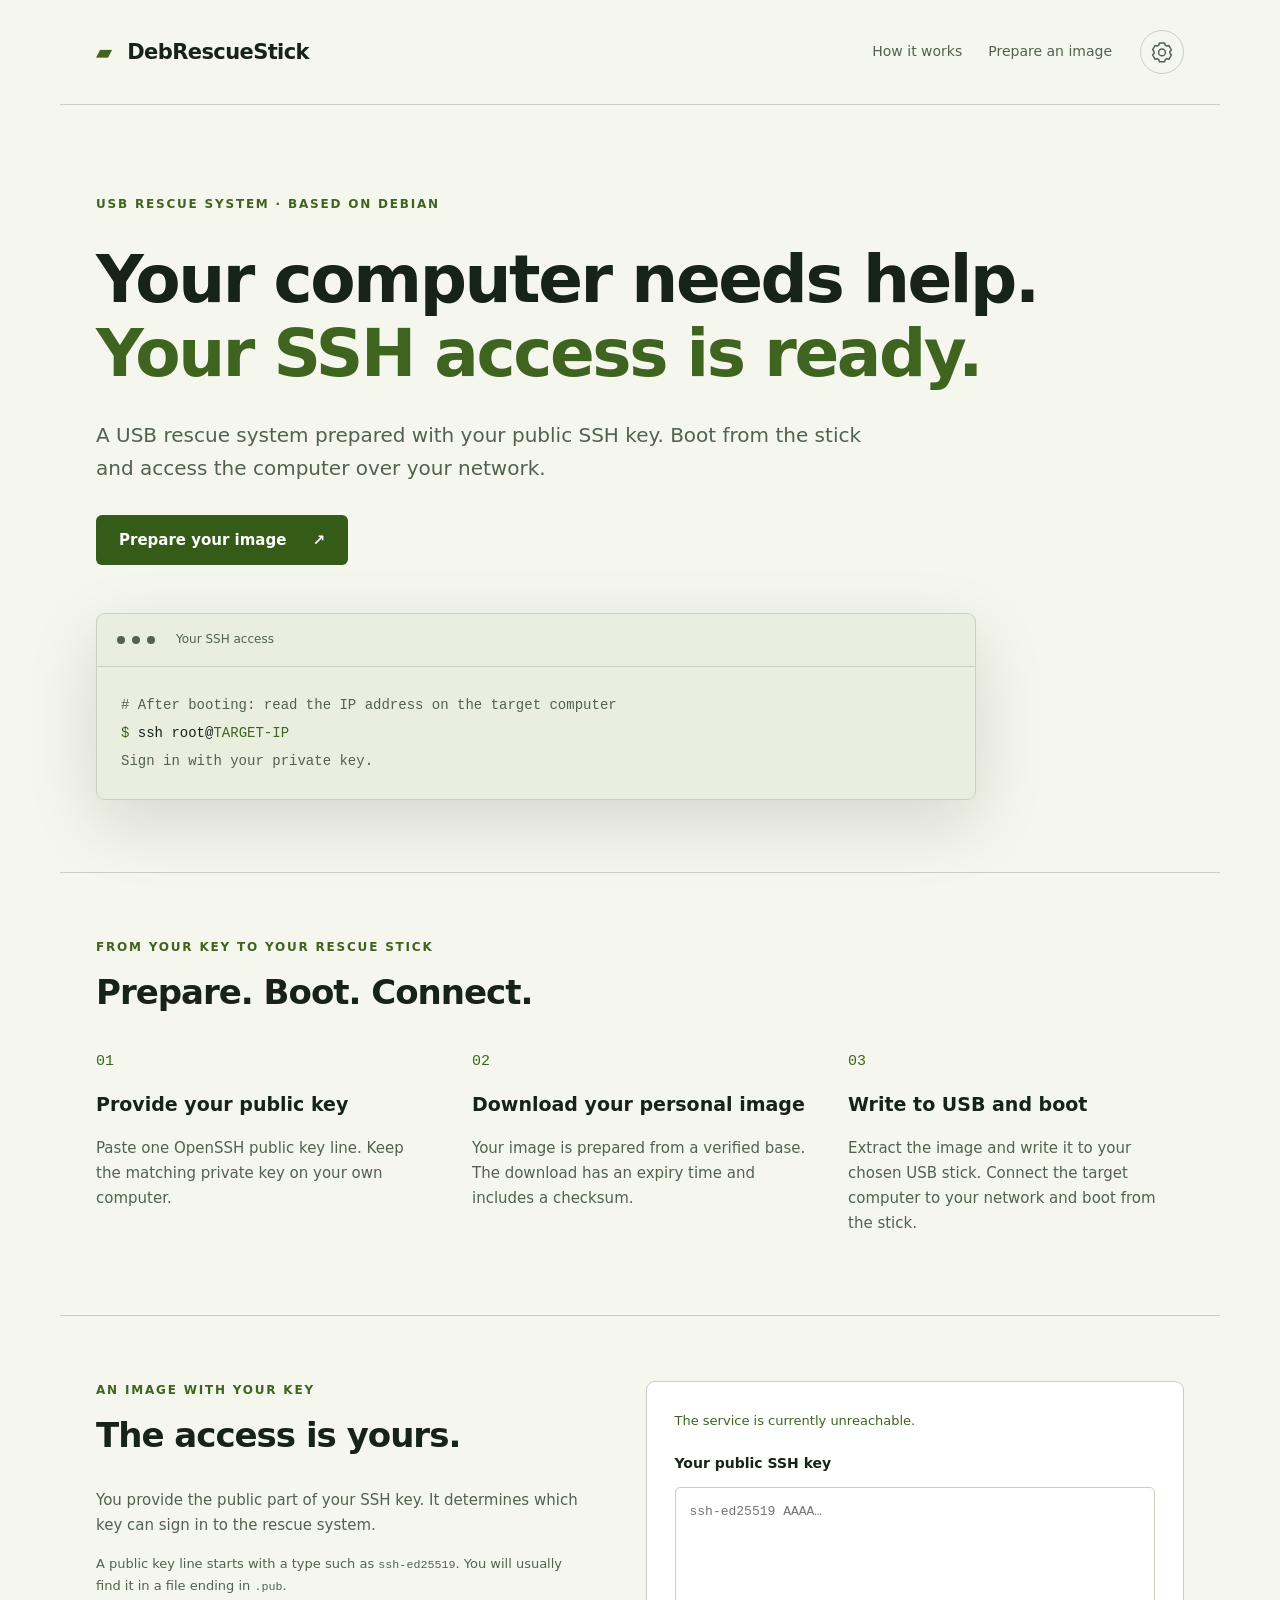
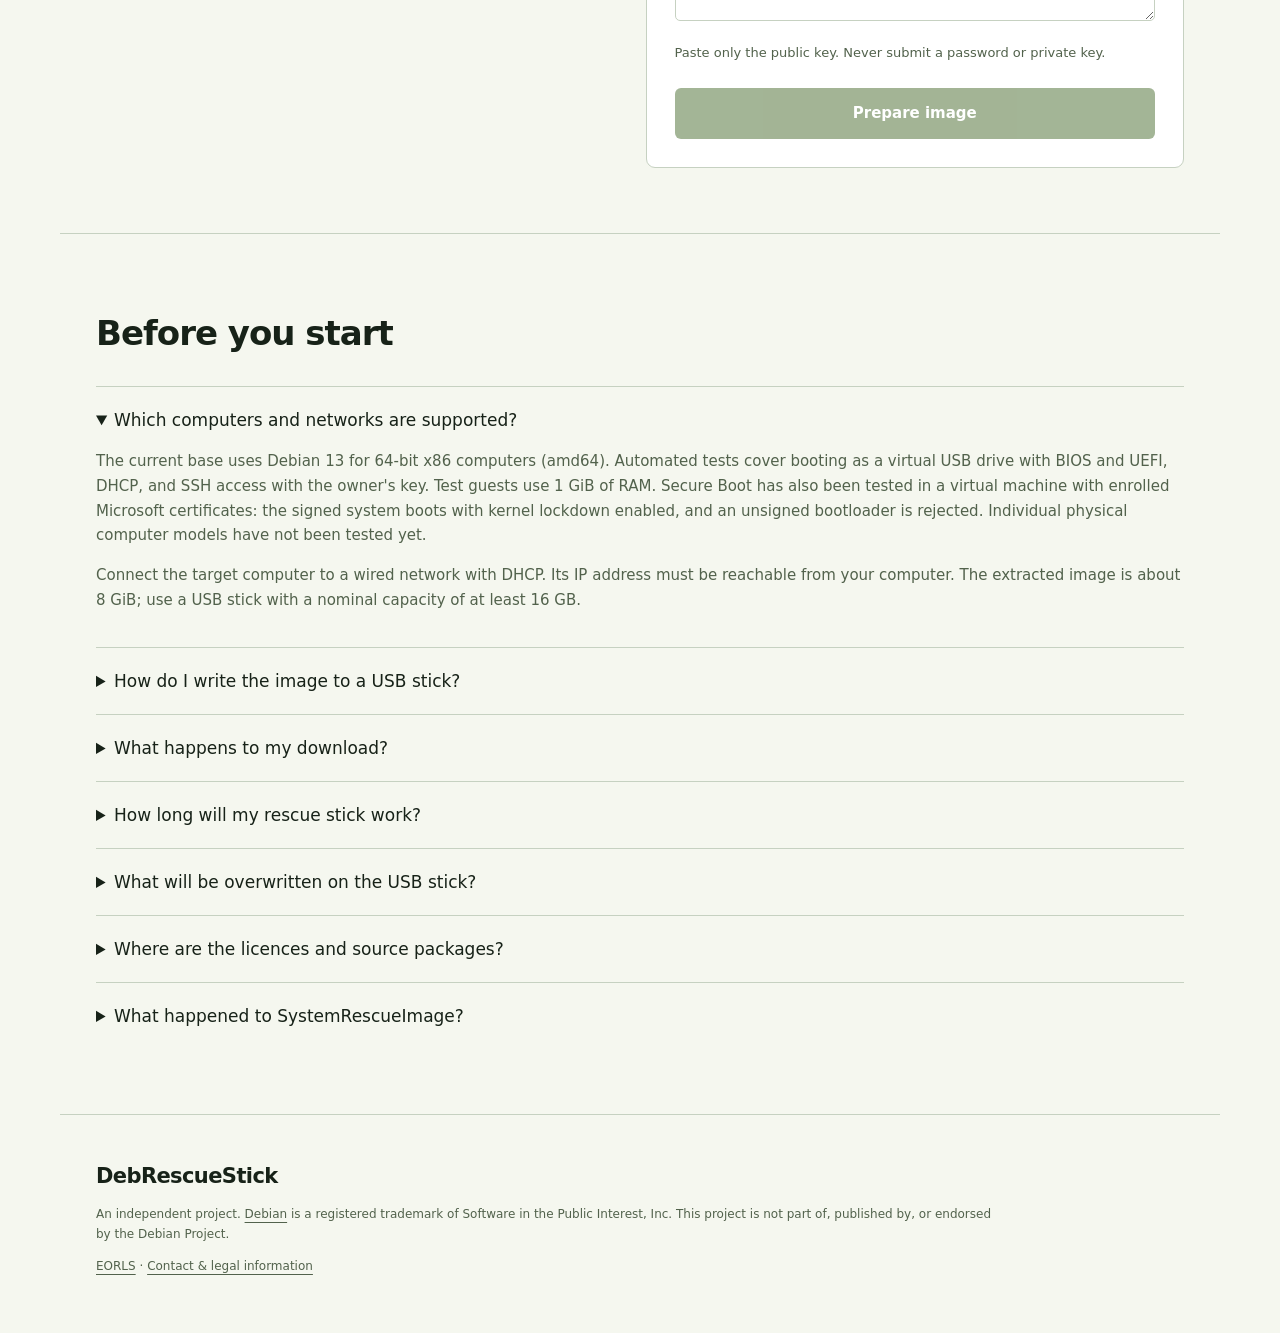
==== static/index.html @ 5ae6acaf "Publish complete DebRescueStick sources under GPL-3.0-or-later" ====
<!doctype html>
<html lang="en">
<head><meta charset="utf-8"><meta name="viewport" content="width=device-width, initial-scale=1">
<title>DebRescueStick — Your rescue stick. Your SSH key.</title>
<meta name="description" content="A Debian-based USB rescue system prepared for SSH access with your own public key.">
<link rel="stylesheet" href="style.css"><script src="ui.js"></script><script src="app.js" defer></script></head>
<body><header><a class="brand" href="./" aria-label="DebRescueStick home" data-i18n-aria="home"><span class="symbol" aria-hidden="true">▰</span> DebRescueStick</a>
<nav aria-label="Main navigation" data-i18n-aria="navigation"><a href="#ablauf" data-i18n="navHow">How it works</a><a href="#image" data-i18n="navImage">Prepare an image</a></nav>
<div class="settings"><button id="settings-toggle" class="settings-toggle" type="button" aria-controls="settings-panel" aria-expanded="false" aria-label="Display & language" data-i18n-aria="settingsTitle"><svg viewBox="0 0 24 24" aria-hidden="true"><path d="m9.4 3-.6 2.2-1.6.9-2.2-.5-2.4 4.2 1.5 1.7v1.8L2.6 15l2.4 4.2 2.2-.5 1.6.9.6 2.2h5.2l.6-2.2 1.6-.9 2.2.5 2.4-4.2-1.5-1.7v-1.8L21.4 10 19 5.6l-2.2.5-1.6-.9-.6-2.2Z"/><circle cx="12" cy="12.4" r="3.4"/></svg></button>
<section id="settings-panel" class="settings-panel" aria-labelledby="settings-heading" hidden><div class="settings-heading"><strong id="settings-heading" data-i18n="settingsTitle">Display & language</strong><button id="settings-close" type="button" class="close" aria-label="Close settings" data-i18n-aria="settingsClose">×</button></div>
<fieldset><legend data-i18n="language">Language</legend><div class="languages"><button type="button" data-language="en" lang="en" aria-pressed="true">English</button><button type="button" data-language="de" lang="de" aria-pressed="false">Deutsch</button><button type="button" data-language="fr" lang="fr" aria-pressed="false">Français</button><button type="button" data-language="es" lang="es" aria-pressed="false">Español</button></div></fieldset>
<label class="setting-row" for="appearance"><span data-i18n="appearance">Colour scheme</span><select id="appearance"><option value="system" data-i18n="system">System</option><option value="light" data-i18n="light">Light</option><option value="dark" data-i18n="dark">Dark</option></select></label>
<label class="setting-row" for="page-width"><span data-i18n="width">Page width</span><select id="page-width"><option value="normal" data-i18n="normalWidth">Normal</option><option value="wide" data-i18n="wide">Wide</option><option value="full" data-i18n="full">Full width</option></select></label>
<label class="setting-row" for="text-size"><span data-i18n="textSize">Text size</span><select id="text-size"><option value="normal" data-i18n="normalSize">Normal</option><option value="large" data-i18n="large">Large</option><option value="larger" data-i18n="larger">Larger</option></select></label>
<label class="setting-row" for="smooth-scroll"><span data-i18n="smooth">Gentle scrolling</span><input id="smooth-scroll" type="checkbox" checked></label>
<p id="motion-note" class="settings-note" data-i18n="reducedMotion" hidden>Your device’s reduced-motion preference is respected.</p>
<p class="settings-note" data-i18n="savedLocally">Your preferences are saved in this browser when local storage is available.</p><button id="settings-reset" type="button" class="reset" data-i18n="reset">Reset preferences</button></section></div></header>
<main><section class="hero"><div class="eyebrow" data-i18n="eyebrow">USB RESCUE SYSTEM · BASED ON DEBIAN</div>
<h1><span data-i18n="heroFirst">Your computer needs help.</span><br><span class="hero-accent" data-i18n="heroSecond">Your SSH access is ready.</span></h1>
<p class="intro" data-i18n="intro">A USB rescue system prepared with your public SSH key. Boot from the stick and access the computer over your network.</p>
<a class="button" href="#image"><span data-i18n="prepareYourImage">Prepare your image</span><span aria-hidden="true">↗</span></a>
<div class="terminal" aria-label="SSH connection to the rescue system" data-i18n-aria="terminalLabel"><div class="terminal-top"><span></span><span></span><span></span><b data-i18n="yourAccess">Your SSH access</b></div><pre><span class="muted" data-i18n="terminalAddress"># After booting: read the IP address on the target computer</span>
<span class="prompt">$</span> ssh root@<em>TARGET-IP</em>
<span class="muted" data-i18n="terminalKey">Sign in with your private key.</span></pre></div></section>
<section id="ablauf"><div class="section-label" data-i18n="stepsLabel">FROM YOUR KEY TO YOUR RESCUE STICK</div><h2 data-i18n="stepsTitle">Prepare. Boot. Connect.</h2>
<div class="steps"><article><span class="number">01</span><h3 data-i18n="step1Title">Provide your public key</h3><p data-i18n="step1">Paste one OpenSSH public key line. Keep the matching private key on your own computer.</p></article>
<article><span class="number">02</span><h3 data-i18n="step2Title">Download your personal image</h3><p data-i18n="step2">Your image is prepared from a verified base. The download has an expiry time and includes a checksum.</p></article>
<article><span class="number">03</span><h3 data-i18n="step3Title">Write to USB and boot</h3><p data-i18n="step3">Extract the image and write it to your chosen USB stick. Connect the target computer to your network and boot from the stick.</p></article></div></section>
<section class="build-section" id="image"><div><div class="section-label" data-i18n="buildLabel">AN IMAGE WITH YOUR KEY</div><h2 data-i18n="buildTitle">The access is yours.</h2><p data-i18n="buildIntro">You provide the public part of your SSH key. It determines which key can sign in to the rescue system.</p><p class="small" data-i18n="publicKeyHint">A public key line starts with a type such as <code>ssh-ed25519</code>. You will usually find it in a file ending in <code>.pub</code>.</p></div>
<div class="builder"><div id="availability" role="status">Checking availability …</div>
<form id="request"><label for="key" data-i18n="keyLabel">Your public SSH key</label><textarea id="key" name="public_key" rows="5" required maxlength="16384" spellcheck="false" autocomplete="off" placeholder="ssh-ed25519 AAAA…"></textarea>
<p class="small" data-i18n="keyPrivacy">Paste only the public key. Never submit a password or private key.</p>
<button class="button" id="submit" type="submit" data-i18n="prepareImage" disabled>Prepare image</button></form>
<div id="result" hidden aria-live="polite"><h3 id="state"></h3><p id="fingerprint"></p><p id="expiry"></p><a id="download" class="button" data-i18n="downloadImage" hidden>Download image</a><div id="identity" hidden><p>SHA-256</p><code id="checksum"></code><p id="size"></p></div></div>
<p id="error" role="alert" hidden></p></div></section>
<section class="notes"><h2 data-i18n="beforeTitle">Before you start</h2><details open><summary data-i18n="supportTitle">Which computers and networks are supported?</summary><p data-i18n="support">The current base uses Debian 13 for 64-bit x86 computers (amd64). Automated tests cover booting as a virtual USB drive with BIOS and UEFI, DHCP, and SSH access with the owner's key. Test guests use 1 GiB of RAM. Secure Boot has also been tested in a virtual machine with enrolled Microsoft certificates: the signed system boots with kernel lockdown enabled, and an unsigned bootloader is rejected. Individual physical computer models have not been tested yet.</p><p data-i18n="network">Connect the target computer to a wired network with DHCP. Its IP address must be reachable from your computer. The extracted image is about 8 GiB; use a USB stick with a nominal capacity of at least 16 GB.</p></details>
<details><summary data-i18n="writeTitle">How do I write the image to a USB stick?</summary><ol><li data-i18n="write1">Download the ZIP file, verify its SHA-256 checksum, and extract <code>DebRescueStick-amd64.img</code>.</li><li data-i18n="write2">Select the intended USB stick as the whole target device. Writing the image replaces its existing contents.</li><li data-i18n="write3">Write the image using a disk image writer. On Windows 8 or later, for example, you can use <a href="https://rufus.ie/">Rufus</a> and write the IMG file in DD mode.</li><li data-i18n="write4">Boot the target computer from the stick. The local rescue console shows its network addresses and SSH host key fingerprints. Connect with <code>ssh root@IP-ADDRESS</code>; for a private key in a different location, use <code>ssh -i PATH-TO-PRIVATE-KEY root@IP-ADDRESS</code>.</li></ol><div class="write-cli"><h3 data-i18n="linuxTitle">Linux (GNU dd)</h3><p data-i18n="linuxWrite">Open a terminal in the directory containing the extracted IMG file. Identify the USB stick with <code>lsblk -o NAME,SIZE,MODEL,TYPE,MOUNTPOINT</code>. Unmount every mounted partition of that stick first, for example with <code>sudo umount /dev/sdX1</code>. Replace <code>/dev/sdX</code> below with the whole USB device, not a partition such as <code>/dev/sdX1</code>.</p><pre><code id="linux-command">sudo dd if=DebRescueStick-amd64.img of=/dev/sdX bs=4M conv=fsync,nocreat status=progress</code></pre><h3 data-i18n="macTitle">macOS</h3><p data-i18n="macWrite">Find the USB stick with <code>diskutil list</code>. Replace <code>N</code> in both <code>/dev/diskN</code> and <code>/dev/rdiskN</code> with its disk number. The commands unmount the stick, write the extracted image, finish pending writes and eject it. While dd is running, <code>Control+T</code> can show progress.</p><pre><code id="mac-command">diskutil unmountDisk /dev/diskN &amp;&amp;
sudo dd if=DebRescueStick-amd64.img of=/dev/rdiskN bs=4m &amp;&amp;
sync &amp;&amp;
diskutil eject /dev/diskN</code></pre><h3 data-i18n="unixTitle">Other Unix systems, including BSD</h3><p data-i18n="unixWrite">Identify the USB device using your system’s disk tools and unmount all its partitions. Replace <code>/dev/USB_DEVICE</code> with the whole USB device. This form uses a numeric block size and omits GNU-specific progress options.</p><pre><code id="unix-command">sudo dd if=DebRescueStick-amd64.img of=/dev/USB_DEVICE bs=1048576 &amp;&amp; sync</code></pre><p data-i18n="writeFinish">All existing data on the selected target is replaced. Run these commands with the extracted IMG, not the ZIP file, and wait for successful completion before removing the stick. Creating a stick on macOS does not change the image’s x86-64 (amd64) boot requirement.</p></div></details>
<details><summary data-i18n="expiryTitle">What happens to my download?</summary><p data-i18n="expiryInfo">The prepared system is reused; only the small key partition is personalized for you. The download link is valid for two hours from the time you submit your request. This is the download window, not the preparation time. The request, submitted public key, and personal download are removed after expiry. Treat the download link as personal and share it only deliberately.</p></details>
<details><summary data-i18n="lifetimeTitle">How long will my rescue stick work?</summary><p data-i18n="lifetime">A downloaded image and the stick written from it remain usable after the download link expires. The stick keeps your public SSH key. You will still need the matching private key to sign in.</p></details>
<details><summary data-i18n="overwriteTitle">What will be overwritten on the USB stick?</summary><p data-i18n="overwrite">Writing a disk image replaces the contents of the selected USB stick. Check the target device carefully before writing.</p></details>
<details><summary data-i18n="licencesTitle">Where are the licences and source packages?</summary><p data-i18n="licences">Licence and copyright notices for the included packages are available in the image under <code>/usr/share/doc</code> and <code>/usr/share/common-licenses</code>. Corresponding original sources, Debian changes, and DSC files are provided permanently for every published base. Follow the source packages link in the footer.</p></details>
<details><summary data-i18n="historyTitle">What happened to SystemRescueImage?</summary><p data-i18n="history">The earlier project prepared SystemRescueCd files as directly writable USB images. DebRescueStick is an independent project based on Debian, focused on SSH access prepared with your own key.</p></details></section>
</main><footer><a class="brand" href="./">DebRescueStick</a><p data-i18n="independent">An independent project. <a href="https://www.debian.org/">Debian</a> is a registered trademark of Software in the Public Interest, Inc. This project is not part of, published by, or endorsed by the Debian Project.</p><p><a id="sources" data-i18n="sources" hidden>Source packages for the included Debian packages</a></p><p><a href="https://eorls.com/">EORLS</a> · <a href="https://mindbytez.com/disclaimer.html" data-i18n="contact">Contact &amp; legal information</a></p></footer></body></html>
---- static/style.css ----
:root{color-scheme:dark;--bg:#111715;--surface:#1b2420;--text:#f3f4e9;--muted:#adb6ac;--accent:#c9ef83;--line:#374239;--input:#101713;--terminal:#070d09;--code-muted:#96a791;--button:#c9ef83;--button-text:#172113;--button-hover:#e0ffb2;--error:#ffc3ad;--page-width:1160px;--font-scale:1;font-family:system-ui,-apple-system,BlinkMacSystemFont,"Segoe UI",sans-serif}
:root[data-theme=light]{color-scheme:light;--bg:#f5f7ef;--surface:#fff;--text:#172218;--muted:#52624c;--accent:#3f641f;--line:#c6d1c1;--input:#fff;--terminal:#e9eedf;--code-muted:#52624c;--button:#345b17;--button-text:#fff;--button-hover:#284712;--error:#9f300d}
:root[data-width=wide]{--page-width:1440px}:root[data-width=full]{--page-width:100%}:root[data-size=large]{--font-scale:1.125}:root[data-size=larger]{--font-scale:1.25}
*{box-sizing:border-box}html{font-size:calc(16px * var(--font-scale));scroll-behavior:smooth}html[data-scroll=direct]{scroll-behavior:auto}body{margin:0;background:var(--bg);color:var(--text);font-size:1.0625rem;line-height:1.65}a{color:inherit;text-underline-offset:4px}button,select,input{font:inherit}button{cursor:pointer}button:disabled{cursor:default}a:focus-visible,button:focus-visible,select:focus-visible,input:focus-visible,summary:focus-visible{outline:2px solid var(--accent);outline-offset:4px}
header,main,footer{max-width:var(--page-width);margin:auto}header{display:flex;align-items:center;gap:28px;padding:30px 36px;border-bottom:1px solid var(--line)}.brand{text-decoration:none;font-size:1.3125rem;font-weight:750;letter-spacing:-.6px;white-space:nowrap}.symbol{color:var(--accent);margin-right:9px}nav{display:flex;gap:26px;margin-left:auto;font-size:.875rem;color:var(--muted)}nav a{text-decoration:none}
.hero{padding:90px 36px 72px}.eyebrow,.section-label{font-size:.75rem;font-weight:650;letter-spacing:1.8px;color:var(--accent)}h1{font-size:clamp(2.375rem,5.2vw,4.125rem);line-height:1.12;letter-spacing:-2.4px;margin:28px 0}h1 .hero-accent{color:var(--accent)}.intro{font-size:1.25rem;max-width:780px;color:var(--muted);margin-bottom:30px}.button{display:inline-flex;align-items:center;justify-content:center;gap:26px;background:var(--button);color:var(--button-text);text-decoration:none;padding:13px 23px;border:0;border-radius:6px;font:inherit;font-size:.9375rem;font-weight:700;cursor:pointer}.button:hover{background:var(--button-hover)}.button:disabled{opacity:.45;cursor:wait}
.terminal{margin-top:48px;background:var(--terminal);border:1px solid var(--line);border-radius:9px;max-width:880px;box-shadow:0 22px 70px #0002}.terminal-top{padding:16px 20px;border-bottom:1px solid var(--line);display:flex;align-items:center;gap:7px}.terminal-top span{width:8px;height:8px;border-radius:50%;background:var(--code-muted)}.terminal-top b{font-size:.75rem;color:var(--muted);font-weight:450;margin-left:14px}pre{margin:0;padding:24px;font:.875rem/2 ui-monospace,SFMono-Regular,Consolas,monospace;white-space:pre-wrap;overflow-wrap:anywhere}.muted{color:var(--code-muted)}.prompt{color:var(--accent)}em{font-style:normal;color:var(--accent)}
main section:not(.hero){padding:65px 36px;border-top:1px solid var(--line)}h2{font-size:2.125rem;line-height:1.2;letter-spacing:-1px;margin:14px 0 32px}.steps{display:grid;grid-template-columns:repeat(3,minmax(0,1fr));gap:40px}.number{color:var(--accent);font:.9375rem ui-monospace,monospace}h3{font-size:1.1875rem;line-height:1.35;font-weight:650}.steps p,.build-section p,.notes p,.notes li{color:var(--muted);font-size:.9375rem}.build-section{display:grid;grid-template-columns:minmax(0,1fr) minmax(0,1.1fr);gap:60px}.small{font-size:.8125rem!important}code{font-family:ui-monospace,SFMono-Regular,Consolas,monospace;overflow-wrap:anywhere;font-size:.9em}.builder{padding:28px;background:var(--surface);border:1px solid var(--line);border-radius:9px;min-width:0}#availability{margin-bottom:20px;font-size:.8125rem;color:var(--accent)}label{display:block;font-size:.875rem;font-weight:650;margin-bottom:12px}textarea{width:100%;resize:vertical;background:var(--input);border:1px solid var(--line);border-radius:5px;padding:14px;color:var(--text);font:.8125rem/1.6 ui-monospace,monospace}textarea:focus{outline:2px solid var(--accent);outline-offset:2px}.builder .button{width:100%;margin-top:12px}#error{color:var(--error)}#fingerprint,#checksum{overflow-wrap:anywhere}#result{margin-top:24px;padding-top:14px;border-top:1px solid var(--line)}[hidden]{display:none!important}details{border-top:1px solid var(--line);padding:19px 0}summary{font-size:1.0625rem;cursor:pointer}footer{padding:44px 36px;border-top:1px solid var(--line);color:var(--muted)}footer p{font-size:.75rem;max-width:900px}footer .brand{color:var(--text)}
.settings{position:relative;flex-shrink:0;z-index:30}.settings-toggle{display:grid;place-items:center;width:44px;height:44px;padding:9px;border:1px solid var(--line);border-radius:50%;background:transparent;color:var(--muted)}.settings-toggle:hover,.settings-toggle[aria-expanded=true]{background:var(--surface);color:var(--accent);border-color:var(--accent)}.settings-toggle svg{width:24px;height:24px;fill:none;stroke:currentColor;stroke-width:1.5;stroke-linejoin:round}.settings-panel{position:absolute;right:0;top:calc(100% + 12px);width:min(356px,calc(100vw - 40px));max-height:calc(100dvh - 120px);overflow:auto;padding:22px;background:var(--surface);color:var(--text);border:1px solid var(--line);border-radius:12px;box-shadow:0 18px 50px #0004;font-size:.8125rem;line-height:1.5}.settings-heading{display:flex;align-items:center;justify-content:space-between;gap:10px;margin-bottom:18px}.settings-heading strong{font-size:.9375rem}.close{display:grid;place-items:center;width:36px;height:36px;border:0;border-radius:5px;background:transparent;color:var(--muted);font-size:1.5rem;line-height:1}.close:hover{color:var(--accent);background:var(--bg)}.settings-panel fieldset{padding:0;margin:0 0 16px;border:0;min-width:0}.settings-panel legend{margin-bottom:10px;color:var(--muted);font-size:.75rem}.languages{display:grid;grid-template-columns:1fr 1fr;gap:8px}.languages button{padding:10px;border:1px solid var(--line);border-radius:5px;background:var(--bg);color:var(--text);text-align:left;font-size:.8125rem}.languages button[aria-pressed=true]{border-color:var(--accent);color:var(--accent);font-weight:700}.setting-row{display:flex;justify-content:space-between;align-items:center;gap:14px;margin:0;padding:13px 0;border-top:1px solid var(--line);font-size:.8125rem;font-weight:450}.setting-row span{min-width:0}.setting-row select{min-width:110px;max-width:55%;padding:9px 6px;background:var(--input);color:var(--text);border:1px solid var(--line);border-radius:5px;font-size:.8125rem}.setting-row input{width:20px;height:20px;accent-color:var(--accent);flex-shrink:0}.settings-note{margin:12px 0;color:var(--muted);font-size:.6875rem}.reset{padding:8px 0;border:0;background:transparent;color:var(--accent);font-size:.75rem;text-decoration:underline;text-underline-offset:4px}
@media(max-width:760px){header{display:grid;grid-template-columns:minmax(0,1fr) auto;gap:14px;padding:22px}.brand{font-size:1.1875rem}.settings{grid-column:2;grid-row:1}nav{grid-row:2;grid-column:1/-1;margin:0;gap:20px;flex-wrap:wrap;font-size:.8125rem}.hero{padding:54px 22px 44px}h1{letter-spacing:-1.5px;font-size:clamp(2rem,7vw,3rem)}.intro{font-size:1.125rem}main section:not(.hero){padding:44px 22px}.steps,.build-section{grid-template-columns:minmax(0,1fr);gap:24px}h2{font-size:1.8125rem}.builder{padding:20px}footer{padding:32px 22px}pre{padding:18px;font-size:.75rem}.terminal{margin-top:34px}.settings-panel{max-height:calc(100dvh - 100px)}}
@media(prefers-reduced-motion:reduce){html{scroll-behavior:auto}}
.write-cli{margin-top:28px}.write-cli h3{margin-top:28px}.write-cli pre{border:1px solid var(--line);border-radius:7px;background:var(--terminal);font-size:.8125rem;line-height:1.8;white-space:pre-wrap;overflow-wrap:anywhere}.write-cli code{font-size:inherit}
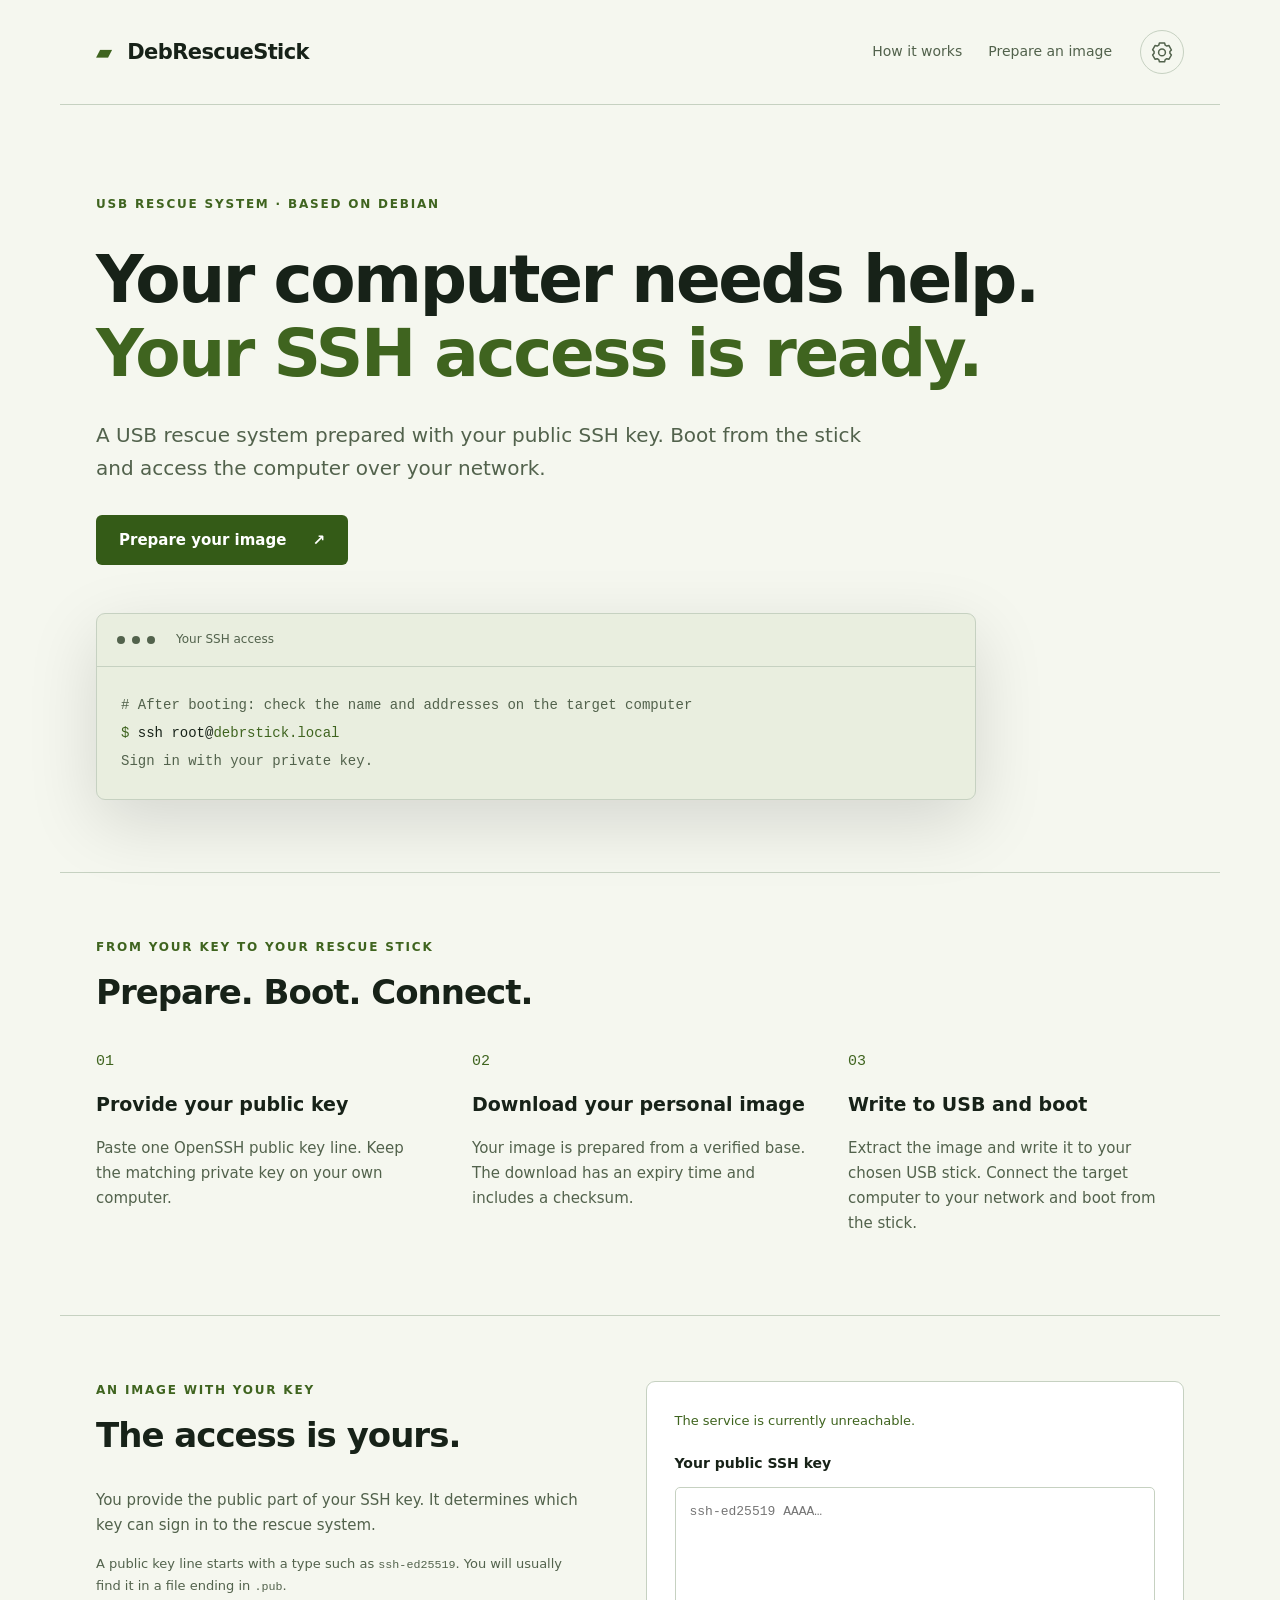
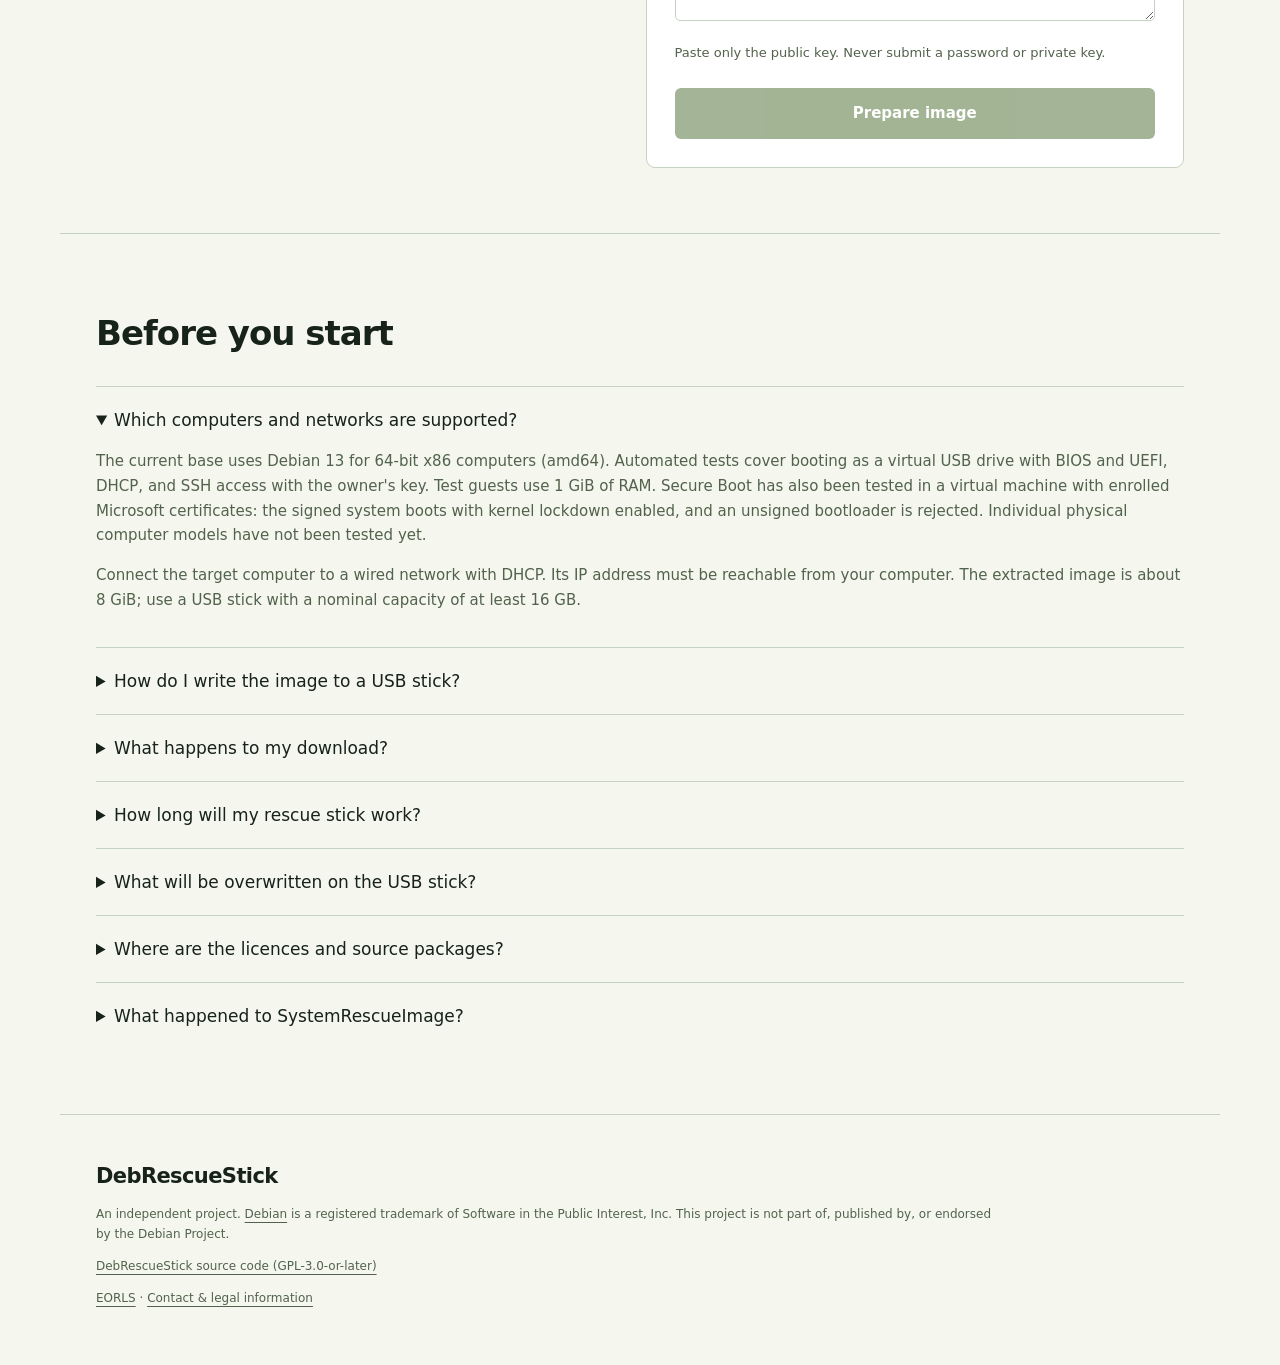
==== commit 2594c620: "Complete source export and qualified network-ready rescue image tools" ====
--- a/static/index.html
+++ b/static/index.html
@@ -19,8 +19,8 @@
 <h1><span data-i18n="heroFirst">Your computer needs help.</span><br><span class="hero-accent" data-i18n="heroSecond">Your SSH access is ready.</span></h1>
 <p class="intro" data-i18n="intro">A USB rescue system prepared with your public SSH key. Boot from the stick and access the computer over your network.</p>
 <a class="button" href="#image"><span data-i18n="prepareYourImage">Prepare your image</span><span aria-hidden="true">↗</span></a>
-<div class="terminal" aria-label="SSH connection to the rescue system" data-i18n-aria="terminalLabel"><div class="terminal-top"><span></span><span></span><span></span><b data-i18n="yourAccess">Your SSH access</b></div><pre><span class="muted" data-i18n="terminalAddress"># After booting: read the IP address on the target computer</span>
-<span class="prompt">$</span> ssh root@<em>TARGET-IP</em>
+<div class="terminal" aria-label="SSH connection to the rescue system" data-i18n-aria="terminalLabel"><div class="terminal-top"><span></span><span></span><span></span><b data-i18n="yourAccess">Your SSH access</b></div><pre><span class="muted" data-i18n="terminalAddress"># After booting: check the name and addresses on the target computer</span>
+<span class="prompt">$</span> ssh root@<em>debrstick.local</em>
 <span class="muted" data-i18n="terminalKey">Sign in with your private key.</span></pre></div></section>
 <section id="ablauf"><div class="section-label" data-i18n="stepsLabel">FROM YOUR KEY TO YOUR RESCUE STICK</div><h2 data-i18n="stepsTitle">Prepare. Boot. Connect.</h2>
 <div class="steps"><article><span class="number">01</span><h3 data-i18n="step1Title">Provide your public key</h3><p data-i18n="step1">Paste one OpenSSH public key line. Keep the matching private key on your own computer.</p></article>
@@ -34,13 +34,13 @@
 <div id="result" hidden aria-live="polite"><h3 id="state"></h3><p id="fingerprint"></p><p id="expiry"></p><a id="download" class="button" data-i18n="downloadImage" hidden>Download image</a><div id="identity" hidden><p>SHA-256</p><code id="checksum"></code><p id="size"></p></div></div>
 <p id="error" role="alert" hidden></p></div></section>
 <section class="notes"><h2 data-i18n="beforeTitle">Before you start</h2><details open><summary data-i18n="supportTitle">Which computers and networks are supported?</summary><p data-i18n="support">The current base uses Debian 13 for 64-bit x86 computers (amd64). Automated tests cover booting as a virtual USB drive with BIOS and UEFI, DHCP, and SSH access with the owner's key. Test guests use 1 GiB of RAM. Secure Boot has also been tested in a virtual machine with enrolled Microsoft certificates: the signed system boots with kernel lockdown enabled, and an unsigned bootloader is rejected. Individual physical computer models have not been tested yet.</p><p data-i18n="network">Connect the target computer to a wired network with DHCP. Its IP address must be reachable from your computer. The extracted image is about 8 GiB; use a USB stick with a nominal capacity of at least 16 GB.</p></details>
-<details><summary data-i18n="writeTitle">How do I write the image to a USB stick?</summary><ol><li data-i18n="write1">Download the ZIP file, verify its SHA-256 checksum, and extract <code>DebRescueStick-amd64.img</code>.</li><li data-i18n="write2">Select the intended USB stick as the whole target device. Writing the image replaces its existing contents.</li><li data-i18n="write3">Write the image using a disk image writer. On Windows 8 or later, for example, you can use <a href="https://rufus.ie/">Rufus</a> and write the IMG file in DD mode.</li><li data-i18n="write4">Boot the target computer from the stick. The local rescue console shows its network addresses and SSH host key fingerprints. Connect with <code>ssh root@IP-ADDRESS</code>; for a private key in a different location, use <code>ssh -i PATH-TO-PRIVATE-KEY root@IP-ADDRESS</code>.</li></ol><div class="write-cli"><h3 data-i18n="linuxTitle">Linux (GNU dd)</h3><p data-i18n="linuxWrite">Open a terminal in the directory containing the extracted IMG file. Identify the USB stick with <code>lsblk -o NAME,SIZE,MODEL,TYPE,MOUNTPOINT</code>. Unmount every mounted partition of that stick first, for example with <code>sudo umount /dev/sdX1</code>. Replace <code>/dev/sdX</code> below with the whole USB device, not a partition such as <code>/dev/sdX1</code>.</p><pre><code id="linux-command">sudo dd if=DebRescueStick-amd64.img of=/dev/sdX bs=4M conv=fsync,nocreat status=progress</code></pre><h3 data-i18n="macTitle">macOS</h3><p data-i18n="macWrite">Find the USB stick with <code>diskutil list</code>. Replace <code>N</code> in both <code>/dev/diskN</code> and <code>/dev/rdiskN</code> with its disk number. The commands unmount the stick, write the extracted image, finish pending writes and eject it. While dd is running, <code>Control+T</code> can show progress.</p><pre><code id="mac-command">diskutil unmountDisk /dev/diskN &amp;&amp;
+<details><summary data-i18n="writeTitle">How do I write the image to a USB stick?</summary><ol><li data-i18n="write1">Download the ZIP file, verify its SHA-256 checksum, and extract <code>DebRescueStick-amd64.img</code>.</li><li data-i18n="write2">Select the intended USB stick as the whole target device. Writing the image replaces its existing contents.</li><li data-i18n="write3">Write the image using a disk image writer. On Windows 8 or later, for example, you can use <a href="https://rufus.ie/">Rufus</a> and write the IMG file in DD mode.</li><li data-i18n="write4">Boot the target computer from the stick. The local rescue console shows the network name, IP addresses, SSH status and host key fingerprints. Connect with <code>ssh root@debrstick.local</code>, or use the actual name or IP address shown on the console. For a private key in a different location, use <code>ssh -i PATH-TO-PRIVATE-KEY root@debrstick.local</code>. The .local name requires multicast DNS on your client and network.</li></ol><div class="write-cli"><h3 data-i18n="linuxTitle">Linux (GNU dd)</h3><p data-i18n="linuxWrite">Open a terminal in the directory containing the extracted IMG file. Identify the USB stick with <code>lsblk -o NAME,SIZE,MODEL,TYPE,MOUNTPOINT</code>. Unmount every mounted partition of that stick first, for example with <code>sudo umount /dev/sdX1</code>. Replace <code>/dev/sdX</code> below with the whole USB device, not a partition such as <code>/dev/sdX1</code>.</p><pre><code id="linux-command">sudo dd if=DebRescueStick-amd64.img of=/dev/sdX bs=4M conv=fsync,nocreat status=progress</code></pre><h3 data-i18n="macTitle">macOS</h3><p data-i18n="macWrite">Find the USB stick with <code>diskutil list</code>. Replace <code>N</code> in both <code>/dev/diskN</code> and <code>/dev/rdiskN</code> with its disk number. The commands unmount the stick, write the extracted image, finish pending writes and eject it. While dd is running, <code>Control+T</code> can show progress.</p><pre><code id="mac-command">diskutil unmountDisk /dev/diskN &amp;&amp;
 sudo dd if=DebRescueStick-amd64.img of=/dev/rdiskN bs=4m &amp;&amp;
 sync &amp;&amp;
 diskutil eject /dev/diskN</code></pre><h3 data-i18n="unixTitle">Other Unix systems, including BSD</h3><p data-i18n="unixWrite">Identify the USB device using your system’s disk tools and unmount all its partitions. Replace <code>/dev/USB_DEVICE</code> with the whole USB device. This form uses a numeric block size and omits GNU-specific progress options.</p><pre><code id="unix-command">sudo dd if=DebRescueStick-amd64.img of=/dev/USB_DEVICE bs=1048576 &amp;&amp; sync</code></pre><p data-i18n="writeFinish">All existing data on the selected target is replaced. Run these commands with the extracted IMG, not the ZIP file, and wait for successful completion before removing the stick. Creating a stick on macOS does not change the image’s x86-64 (amd64) boot requirement.</p></div></details>
 <details><summary data-i18n="expiryTitle">What happens to my download?</summary><p data-i18n="expiryInfo">The prepared system is reused; only the small key partition is personalized for you. The download link is valid for two hours from the time you submit your request. This is the download window, not the preparation time. The request, submitted public key, and personal download are removed after expiry. Treat the download link as personal and share it only deliberately.</p></details>
 <details><summary data-i18n="lifetimeTitle">How long will my rescue stick work?</summary><p data-i18n="lifetime">A downloaded image and the stick written from it remain usable after the download link expires. The stick keeps your public SSH key. You will still need the matching private key to sign in.</p></details>
 <details><summary data-i18n="overwriteTitle">What will be overwritten on the USB stick?</summary><p data-i18n="overwrite">Writing a disk image replaces the contents of the selected USB stick. Check the target device carefully before writing.</p></details>
-<details><summary data-i18n="licencesTitle">Where are the licences and source packages?</summary><p data-i18n="licences">Licence and copyright notices for the included packages are available in the image under <code>/usr/share/doc</code> and <code>/usr/share/common-licenses</code>. Corresponding original sources, Debian changes, and DSC files are provided permanently for every published base. Follow the source packages link in the footer.</p></details>
+<details><summary data-i18n="licencesTitle">Where are the licences and source packages?</summary><p data-i18n="licences">Licence and copyright notices for the included packages are available in the image under <code>/usr/share/doc</code> and <code>/usr/share/common-licenses</code>. Corresponding original sources, Debian changes, and DSC files are provided permanently for every published base. Follow the source packages link in the footer.</p><p data-i18n="ownLicence">The complete DebRescueStick software is open source under GPL-3.0-or-later, including the website, backend, image builders and tests. Follow the GitHub link in the footer. Its licence is also in the image at <code>/usr/local/share/debrescuestick/COPYING</code>. Included Debian packages retain their individual licences.</p></details>
 <details><summary data-i18n="historyTitle">What happened to SystemRescueImage?</summary><p data-i18n="history">The earlier project prepared SystemRescueCd files as directly writable USB images. DebRescueStick is an independent project based on Debian, focused on SSH access prepared with your own key.</p></details></section>
-</main><footer><a class="brand" href="./">DebRescueStick</a><p data-i18n="independent">An independent project. <a href="https://www.debian.org/">Debian</a> is a registered trademark of Software in the Public Interest, Inc. This project is not part of, published by, or endorsed by the Debian Project.</p><p><a id="sources" data-i18n="sources" hidden>Source packages for the included Debian packages</a></p><p><a href="https://eorls.com/">EORLS</a> · <a href="https://mindbytez.com/disclaimer.html" data-i18n="contact">Contact &amp; legal information</a></p></footer></body></html>
+</main><footer><a class="brand" href="./">DebRescueStick</a><p data-i18n="independent">An independent project. <a href="https://www.debian.org/">Debian</a> is a registered trademark of Software in the Public Interest, Inc. This project is not part of, published by, or endorsed by the Debian Project.</p><p><a id="sources" data-i18n="sources" hidden>Source packages for the included Debian packages</a></p><p><a href="https://github.com/icybiz/debrescuestick" data-i18n="projectSources">DebRescueStick source code (GPL-3.0-or-later)</a></p><p><a href="https://eorls.com/">EORLS</a> · <a href="https://mindbytez.com/disclaimer.html" data-i18n="contact">Contact &amp; legal information</a></p></footer></body></html>
